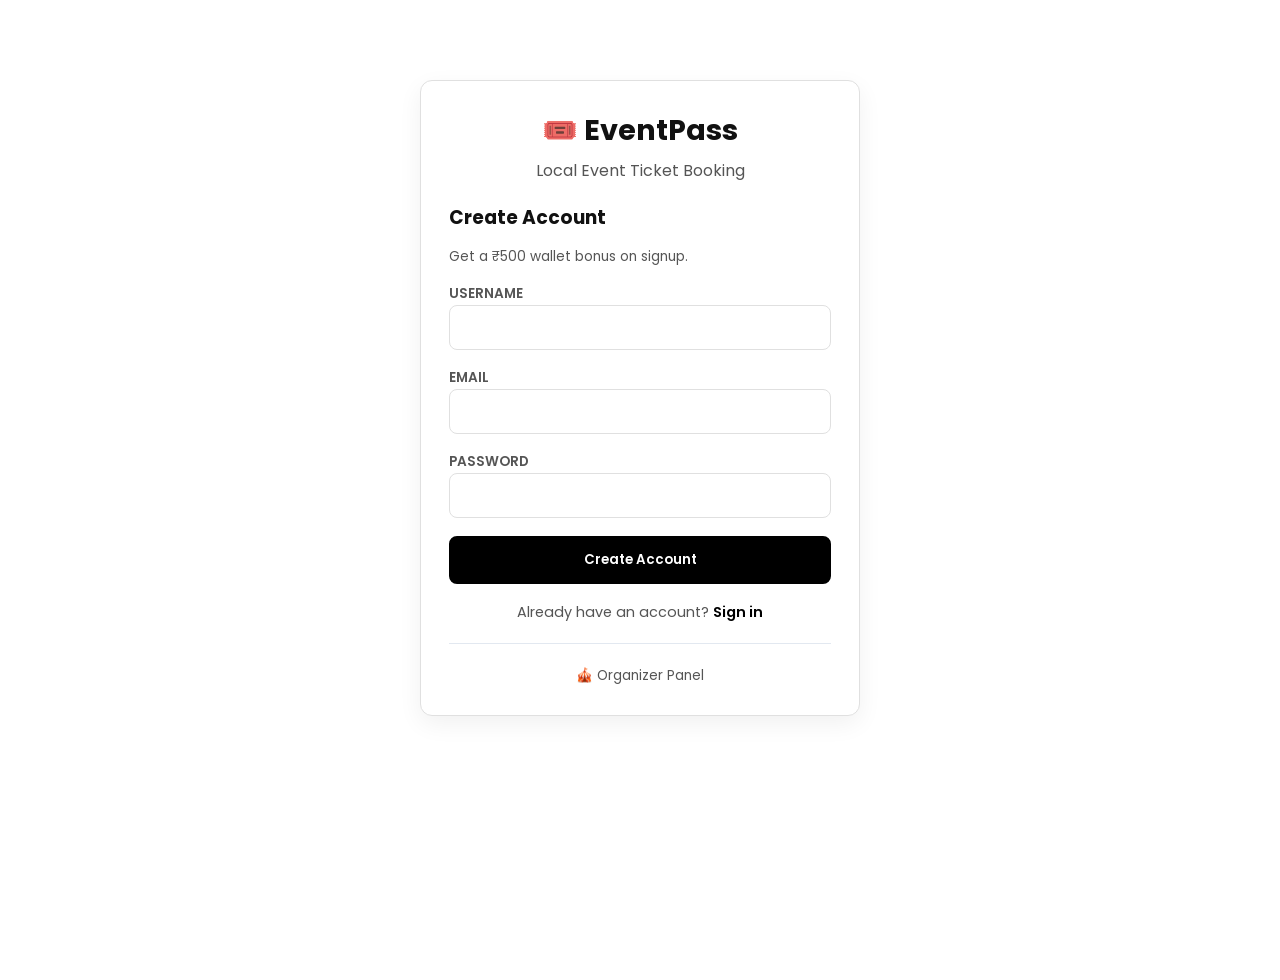
==== rapidrail/src/main/resources/static/index.html @ 92e6fb70 "EventPass: migrate movie booking to local event ticketing with QR check-in - Replace Movie/Cinema/Sh" ====
<!DOCTYPE html>
<html lang="en">
<head>
    <meta charset="UTF-8">
    <meta name="viewport" content="width=device-width, initial-scale=1.0">
    <title>EventPass - Local Event Tickets</title>
    <link href="https://fonts.googleapis.com/css2?family=Poppins:wght@300;400;600;700&display=swap" rel="stylesheet">
    <link rel="stylesheet" href="css/style.css">
</head>
<body>
    <div class="card" style="max-width:440px;margin:80px auto;">
        <div style="text-align:center;margin-bottom:20px;">
            <h1 style="margin:0;font-size:1.8rem;">🎟️ EventPass</h1>
            <p class="text-muted" style="margin:6px 0 0 0;">Local Event Ticket Booking</p>
        </div>

        <div id="registerSection">
            <h3 style="margin-top:0;">Create Account</h3>
            <p style="color:var(--text-muted);font-size:0.85rem;margin-top:-4px;">Get a ₹500 wallet bonus on signup.</p>
            <form id="registerForm">
                <div style="margin-bottom:14px;">
                    <label class="text-muted" style="font-size:0.85rem;font-weight:600;">USERNAME</label>
                    <input type="text" id="regUser" class="form-control" required>
                </div>
                <div style="margin-bottom:14px;">
                    <label class="text-muted" style="font-size:0.85rem;font-weight:600;">EMAIL</label>
                    <input type="email" id="regEmail" class="form-control" required>
                </div>
                <div style="margin-bottom:18px;">
                    <label class="text-muted" style="font-size:0.85rem;font-weight:600;">PASSWORD</label>
                    <input type="password" id="regPass" class="form-control" required>
                </div>
                <button type="submit" class="btn-primary-custom" style="width:100%;">Create Account</button>
            </form>
            <p style="text-align:center;margin-top:18px;color:var(--text-muted);font-size:0.9rem;">
                Already have an account? <a href="#" onclick="toggleAuth();return false;" style="color:var(--primary);font-weight:600;text-decoration:none;">Sign in</a>
            </p>
        </div>

        <div id="loginSection" style="display:none;">
            <h3 style="margin-top:0;">Sign In</h3>
            <form id="loginForm">
                <div style="margin-bottom:14px;">
                    <label class="text-muted" style="font-size:0.85rem;font-weight:600;">USERNAME</label>
                    <input type="text" id="loginUser" class="form-control" required>
                </div>
                <div style="margin-bottom:18px;">
                    <label class="text-muted" style="font-size:0.85rem;font-weight:600;">PASSWORD</label>
                    <input type="password" id="loginPass" class="form-control" required>
                </div>
                <button type="submit" class="btn-primary-custom" style="width:100%;">Sign In</button>
            </form>
            <p style="text-align:center;margin-top:18px;color:var(--text-muted);font-size:0.9rem;">
                No account? <a href="#" onclick="toggleAuth();return false;" style="color:var(--primary);font-weight:600;text-decoration:none;">Create one</a>
            </p>
        </div>

        <div style="text-align:center;margin-top:20px;padding-top:18px;border-top:1px solid #e2e8f0;">
            <a href="organizer.html" style="color:var(--text-muted);font-size:0.85rem;text-decoration:none;">🎪 Organizer Panel</a>
        </div>
    </div>

    <script src="js/common.js"></script>
    <script src="js/auth.js"></script>
</body>
</html>
---- rapidrail/src/main/resources/static/css/style.css ----
/* ----------------------------------------------
   EventPass – Minimalist Black & White Theme
   (same class names, new skin)
---------------------------------------------- */
:root {
    --primary: #000000;
    --primary-hover: #333333;
    --bg: #ffffff;
    --card-bg: #ffffff;
    --text-dark: #111111;
    --text-muted: #555555;
    --shadow: 0 8px 24px rgba(0, 0, 0, 0.06);
    --radius: 12px;
    --border-color: #e0e0e0;
}

* {
    box-sizing: border-box;
}

body {
    font-family: 'Poppins', -apple-system, BlinkMacSystemFont, 'Segoe UI', Roboto, Helvetica, Arial, sans-serif;
    background: var(--bg);
    color: var(--text-dark);
    min-height: 100vh;
    margin: 0;
    padding: 0;
}

/* ---------- Navbar ---------- */
.navbar-custom {
    background: #000000;
    padding: 1rem 2rem;
    box-shadow: 0 2px 8px rgba(0, 0, 0, 0.08);
}

.navbar-brand {
    font-weight: 700;
    font-size: 1.4rem;
    color: white !important;
    text-decoration: none;
}

/* ---------- Cards ---------- */
.card {
    background: var(--card-bg);
    border-radius: var(--radius);
    box-shadow: var(--shadow);
    padding: 28px;
    margin-bottom: 20px;
    border: 1px solid var(--border-color);
}

/* ---------- Buttons ---------- */
.btn-primary-custom {
    background: var(--primary);
    border: 2px solid var(--primary);
    color: white;
    padding: 12px 24px;
    border-radius: 8px;
    font-weight: 600;
    cursor: pointer;
    transition: all 0.2s ease;
    font-family: inherit;
}

.btn-primary-custom:hover {
    background: white;
    color: var(--primary);
    border-color: var(--primary);
    transform: translateY(-1px);
}

.btn-primary-custom:disabled {
    opacity: 0.5;
    cursor: not-allowed;
    background: var(--primary);
    color: white;
}

.btn-secondary-custom {
    background: transparent;
    border: 2px solid var(--primary);
    color: var(--primary);
    padding: 10px 18px;
    border-radius: 8px;
    font-weight: 600;
    cursor: pointer;
    transition: all 0.2s ease;
    font-family: inherit;
}

.btn-secondary-custom:hover {
    background: var(--primary);
    color: white;
}

.btn-danger-custom {
    background: #b91c1c;
    border: 2px solid #b91c1c;
    color: white;
    padding: 8px 14px;
    border-radius: 6px;
    font-weight: 600;
    cursor: pointer;
    transition: all 0.2s ease;
}

.btn-danger-custom:hover {
    background: white;
    color: #b91c1c;
}

/* ---------- Form elements ---------- */
.form-control,
.form-select {
    padding: 10px 14px;
    border-radius: 8px;
    border: 1px solid var(--border-color);
    font-size: 0.95rem;
    width: 100%;
    background: white;
    color: var(--text-dark);
    font-family: inherit;
}

.form-control:focus,
.form-select:focus {
    outline: none;
    border-color: var(--primary);
    box-shadow: 0 0 0 3px rgba(0, 0, 0, 0.08);
}

/* ---------- Event cards ---------- */
.event-card {
    background: white;
    border-radius: var(--radius);
    box-shadow: var(--shadow);
    border: 1px solid var(--border-color);
    overflow: hidden;
    transition: transform 0.2s;
    cursor: pointer;
    height: 100%;
    display: flex;
    flex-direction: column;
}

.event-card:hover {
    transform: translateY(-4px);
    box-shadow: 0 12px 30px rgba(0, 0, 0, 0.1);
}

.event-card .poster {
    width: 100%;
    height: 200px;
    background: #f5f5f5;
    color: #111;
    display: flex;
    align-items: center;
    justify-content: center;
    font-size: 3rem;
    font-weight: 700;
    letter-spacing: 4px;
    border-bottom: 1px solid var(--border-color);
}

.event-card .body {
    padding: 18px;
    flex: 1;
    display: flex;
    flex-direction: column;
}

.event-card h5 {
    margin: 0 0 6px 0;
    font-size: 1.05rem;
    font-weight: 600;
}

.event-card .meta {
    color: var(--text-muted);
    font-size: 0.85rem;
    margin-bottom: 10px;
}

.event-card .price {
    font-weight: 700;
    color: var(--primary);
    margin-top: auto;
}

/* ---------- Badges ---------- */
.badge-genre {
    display: inline-block;
    background: #f0f0f0;
    color: #333;
    padding: 3px 10px;
    border-radius: 12px;
    font-size: 0.75rem;
    font-weight: 600;
    margin-right: 5px;
}

/* ---------- Tables ---------- */
table {
    width: 100%;
    border-collapse: collapse;
}

table th,
table td {
    text-align: left;
    padding: 10px 12px;
    border-bottom: 1px solid var(--border-color);
}

table th {
    font-weight: 600;
    color: var(--text-muted);
    font-size: 0.85rem;
    text-transform: uppercase;
    letter-spacing: 0.5px;
}

/* ---------- Alerts ---------- */
.alert {
    padding: 12px 18px;
    border-radius: 8px;
    margin-bottom: 16px;
}

.alert-success {
    background: #e8f5e9;
    color: #2e7d32;
    border-left: 4px solid #2e7d32;
}

.alert-danger {
    background: #ffebee;
    color: #b71c1c;
    border-left: 4px solid #b71c1c;
}

.alert-info {
    background: #f5f5f5;
    color: #333;
    border-left: 4px solid #666;
}

/* ---------- QR image ---------- */
.qr-image {
    width: 180px;
    height: 180px;
    border: 2px solid var(--border-color);
    box-shadow: var(--shadow);
    border-radius: 8px;
}

/* ---------- Utilities ---------- */
.text-muted {
    color: var(--text-muted);
}

.text-white {
    color: white;
}

/* ---------- Wallet pill (navbar) ---------- */
.wallet-pill {
    background: #fff;
    color: #000;
    padding: 8px 16px;
    border-radius: 50px;
    font-weight: 600;
    border: 1px solid #000;
}

/* ---------- Modal ---------- */
.modal-overlay {
    display: none;
    position: fixed;
    inset: 0;
    background: rgba(0, 0, 0, 0.5);
    z-index: 1000;
    align-items: center;
    justify-content: center;
}

.modal-overlay.show {
    display: flex;
}

.modal-content {
    background: white;
    border-radius: var(--radius);
    padding: 30px;
    max-width: 500px;
    width: 90%;
    max-height: 90vh;
    overflow-y: auto;
    border: 1px solid var(--border-color);
    box-shadow: 0 20px 50px rgba(0, 0, 0, 0.15);
}

/* ---------- Tab bar ---------- */
.tab-bar {
    display: flex;
    gap: 0;
    border-bottom: 2px solid var(--border-color);
    margin-bottom: 20px;
}

.tab-bar button {
    background: transparent;
    border: none;
    padding: 10px 20px;
    font-weight: 600;
    color: var(--text-muted);
    cursor: pointer;
    border-bottom: 3px solid transparent;
    margin-bottom: -2px;
    transition: all 0.2s;
    font-family: inherit;
}

.tab-bar button.active {
    color: var(--primary);
    border-bottom-color: var(--primary);
}

/* ---------- Admin PIN overlay (already black/white friendly) ---------- */
.pin-overlay {
    position: fixed;
    inset: 0;
    background: rgba(0, 0, 0, 0.95);
    z-index: 100;
    display: flex;
    align-items: center;
    justify-content: center;
}

.pin-card {
    background: white;
    padding: 40px;
    border-radius: var(--radius);
    max-width: 360px;
    width: 90%;
    text-align: center;
    box-shadow: 0 10px 30px rgba(0, 0, 0, 0.2);
}
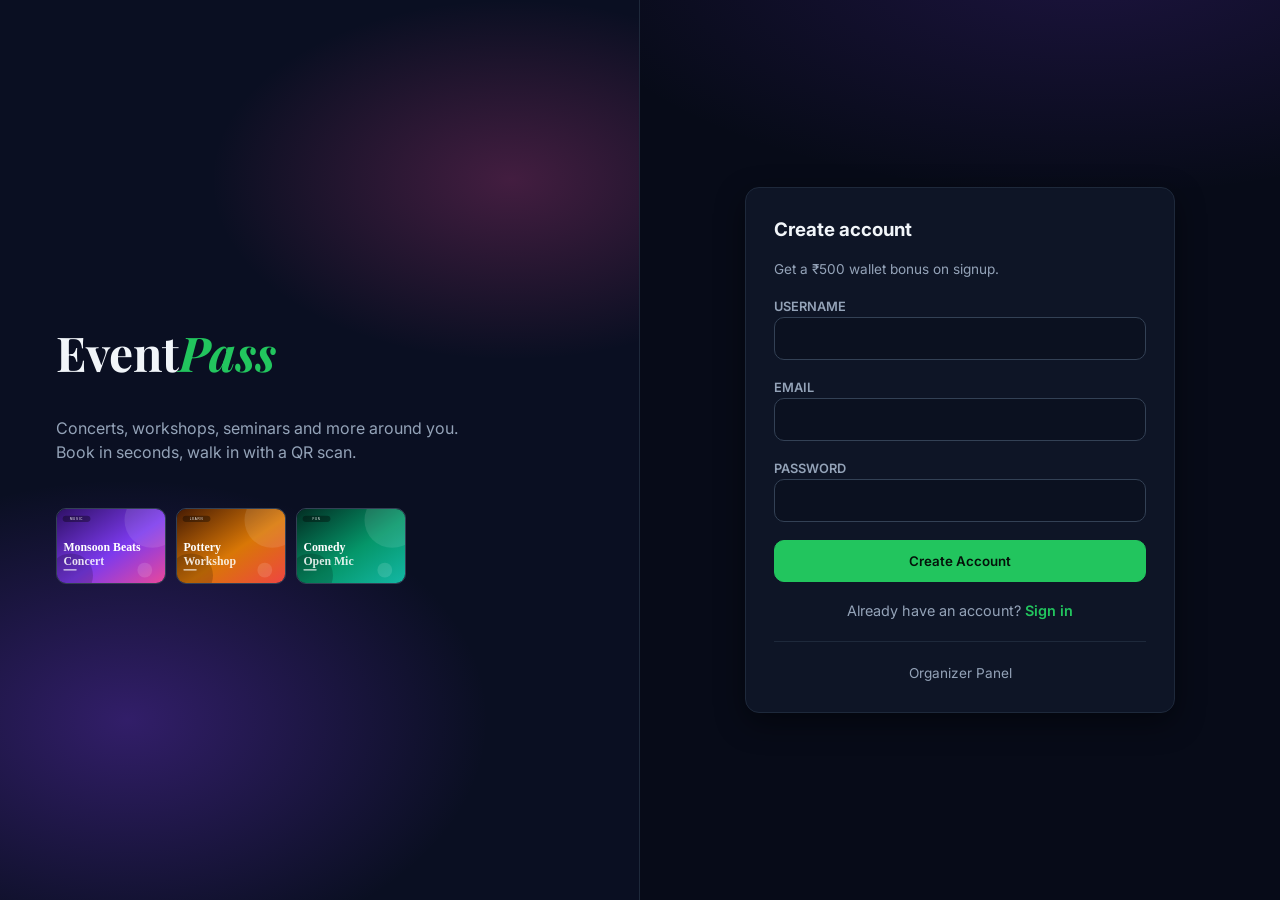
==== commit ee7a0d7b: "Event images + dark vibrant UI + Razorpay fixes - Event.imageUrl with 12 local SVG posters, organize" ====
--- a/rapidrail/src/main/resources/static/index.html
+++ b/rapidrail/src/main/resources/static/index.html
@@ -4,59 +4,67 @@
     <meta charset="UTF-8">
     <meta name="viewport" content="width=device-width, initial-scale=1.0">
     <title>EventPass - Local Event Tickets</title>
-    <link href="https://fonts.googleapis.com/css2?family=Poppins:wght@300;400;600;700&display=swap" rel="stylesheet">
+    <link href="https://fonts.googleapis.com/css2?family=Inter:wght@400;500;600;700;800&family=Playfair+Display:ital,wght@0,700;1,700&display=swap" rel="stylesheet">
     <link rel="stylesheet" href="css/style.css">
 </head>
 <body>
-    <div class="card" style="max-width:440px;margin:80px auto;">
-        <div style="text-align:center;margin-bottom:20px;">
-            <h1 style="margin:0;font-size:1.8rem;">🎟️ EventPass</h1>
-            <p class="text-muted" style="margin:6px 0 0 0;">Local Event Ticket Booking</p>
+    <div class="auth-wrap">
+        <div class="auth-hero">
+            <h1>Event<em>Pass</em></h1>
+            <p>Concerts, workshops, seminars and more around you. Book in seconds, walk in with a QR scan.</p>
+            <div class="poster-row">
+                <img src="img/posters/monsoon-beats.svg" alt="Concert poster">
+                <img src="img/posters/pottery-workshop.svg" alt="Workshop poster">
+                <img src="img/posters/comedy-open-mic.svg" alt="Comedy poster">
+            </div>
         </div>
+        <div class="auth-form">
+            <div class="card">
+                <div id="registerSection">
+                    <h3 style="margin-top:0;">Create account</h3>
+                    <p class="text-muted" style="font-size:0.85rem;margin-top:-4px;">Get a ₹500 wallet bonus on signup.</p>
+                    <form id="registerForm">
+                        <div style="margin-bottom:14px;">
+                            <label class="text-muted" style="font-size:0.8rem;font-weight:600;">USERNAME</label>
+                            <input type="text" id="regUser" class="form-control" required autocomplete="username">
+                        </div>
+                        <div style="margin-bottom:14px;">
+                            <label class="text-muted" style="font-size:0.8rem;font-weight:600;">EMAIL</label>
+                            <input type="email" id="regEmail" class="form-control" required autocomplete="email">
+                        </div>
+                        <div style="margin-bottom:18px;">
+                            <label class="text-muted" style="font-size:0.8rem;font-weight:600;">PASSWORD</label>
+                            <input type="password" id="regPass" class="form-control" required autocomplete="new-password">
+                        </div>
+                        <button type="submit" class="btn-primary-custom" style="width:100%;">Create Account</button>
+                    </form>
+                    <p style="text-align:center;margin-top:18px;color:var(--muted);font-size:0.9rem;">
+                        Already have an account? <a href="#" onclick="toggleAuth();return false;" style="color:var(--accent);font-weight:600;text-decoration:none;">Sign in</a>
+                    </p>
+                </div>
 
-        <div id="registerSection">
-            <h3 style="margin-top:0;">Create Account</h3>
-            <p style="color:var(--text-muted);font-size:0.85rem;margin-top:-4px;">Get a ₹500 wallet bonus on signup.</p>
-            <form id="registerForm">
-                <div style="margin-bottom:14px;">
-                    <label class="text-muted" style="font-size:0.85rem;font-weight:600;">USERNAME</label>
-                    <input type="text" id="regUser" class="form-control" required>
+                <div id="loginSection" style="display:none;">
+                    <h3 style="margin-top:0;">Sign in</h3>
+                    <form id="loginForm">
+                        <div style="margin-bottom:14px;">
+                            <label class="text-muted" style="font-size:0.8rem;font-weight:600;">USERNAME</label>
+                            <input type="text" id="loginUser" class="form-control" required autocomplete="username">
+                        </div>
+                        <div style="margin-bottom:18px;">
+                            <label class="text-muted" style="font-size:0.8rem;font-weight:600;">PASSWORD</label>
+                            <input type="password" id="loginPass" class="form-control" required autocomplete="current-password">
+                        </div>
+                        <button type="submit" class="btn-primary-custom" style="width:100%;">Sign In</button>
+                    </form>
+                    <p style="text-align:center;margin-top:18px;color:var(--muted);font-size:0.9rem;">
+                        No account? <a href="#" onclick="toggleAuth();return false;" style="color:var(--accent);font-weight:600;text-decoration:none;">Create one</a>
+                    </p>
                 </div>
-                <div style="margin-bottom:14px;">
-                    <label class="text-muted" style="font-size:0.85rem;font-weight:600;">EMAIL</label>
-                    <input type="email" id="regEmail" class="form-control" required>
+
+                <div style="text-align:center;margin-top:20px;padding-top:18px;border-top:1px solid var(--border);">
+                    <a href="organizer.html" style="color:var(--muted);font-size:0.85rem;text-decoration:none;">Organizer Panel</a>
                 </div>
-                <div style="margin-bottom:18px;">
-                    <label class="text-muted" style="font-size:0.85rem;font-weight:600;">PASSWORD</label>
-                    <input type="password" id="regPass" class="form-control" required>
-                </div>
-                <button type="submit" class="btn-primary-custom" style="width:100%;">Create Account</button>
-            </form>
-            <p style="text-align:center;margin-top:18px;color:var(--text-muted);font-size:0.9rem;">
-                Already have an account? <a href="#" onclick="toggleAuth();return false;" style="color:var(--primary);font-weight:600;text-decoration:none;">Sign in</a>
-            </p>
-        </div>
-
-        <div id="loginSection" style="display:none;">
-            <h3 style="margin-top:0;">Sign In</h3>
-            <form id="loginForm">
-                <div style="margin-bottom:14px;">
-                    <label class="text-muted" style="font-size:0.85rem;font-weight:600;">USERNAME</label>
-                    <input type="text" id="loginUser" class="form-control" required>
-                </div>
-                <div style="margin-bottom:18px;">
-                    <label class="text-muted" style="font-size:0.85rem;font-weight:600;">PASSWORD</label>
-                    <input type="password" id="loginPass" class="form-control" required>
-                </div>
-                <button type="submit" class="btn-primary-custom" style="width:100%;">Sign In</button>
-            </form>
-            <p style="text-align:center;margin-top:18px;color:var(--text-muted);font-size:0.9rem;">
-                No account? <a href="#" onclick="toggleAuth();return false;" style="color:var(--primary);font-weight:600;text-decoration:none;">Create one</a>
-            </p>
-        </div>
-
-        <div style="text-align:center;margin-top:20px;padding-top:18px;border-top:1px solid #e2e8f0;">
-            <a href="organizer.html" style="color:var(--text-muted);font-size:0.85rem;text-decoration:none;">🎪 Organizer Panel</a>
+            </div>
         </div>
     </div>
 
--- a/rapidrail/src/main/resources/static/css/style.css
+++ b/rapidrail/src/main/resources/static/css/style.css
@@ -1,144 +1,220 @@
 /* ----------------------------------------------
-   EventPass – Minimalist Black & White Theme
-   (same class names, new skin)
+   EventPass — Vibrant dark theme (ui-ux-pro-max)
+   Tokens: slate surfaces, green CTA, category hues.
+   8px rhythm, 200ms transitions, focus-visible rings.
 ---------------------------------------------- */
 :root {
-    --primary: #000000;
-    --primary-hover: #333333;
-    --bg: #ffffff;
-    --card-bg: #ffffff;
-    --text-dark: #111111;
-    --text-muted: #555555;
-    --shadow: 0 8px 24px rgba(0, 0, 0, 0.06);
-    --radius: 12px;
-    --border-color: #e0e0e0;
-}
-
-* {
-    box-sizing: border-box;
-}
+    --bg: #070b18;
+    --bg-soft: #0b1120;
+    --card: #0e1526;
+    --card-hover: #131c33;
+    --border: #1e293b;
+    --border-strong: #334155;
+    --text: #f1f5f9;
+    --muted: #94a3b8;
+    --accent: #22c55e;
+    --accent-hover: #16a34a;
+    --on-accent: #052e16;
+    --danger: #ef4444;
+    --danger-bg: rgba(239, 68, 68, 0.12);
+    --warn: #f59e0b;
+    --violet: #a78bfa;
+    --amber: #fbbf24;
+    --sky: #38bdf8;
+    --teal: #2dd4bf;
+    --shadow: 0 10px 30px rgba(0, 0, 0, 0.45);
+    --radius: 14px;
+    --font-ui: 'Inter', -apple-system, 'Segoe UI', Roboto, sans-serif;
+    --font-display: 'Playfair Display', Georgia, serif;
+}
+
+* { box-sizing: border-box; }
 
 body {
-    font-family: 'Poppins', -apple-system, BlinkMacSystemFont, 'Segoe UI', Roboto, Helvetica, Arial, sans-serif;
-    background: var(--bg);
-    color: var(--text-dark);
+    font-family: var(--font-ui);
+    background:
+        radial-gradient(900px 400px at 85% -5%, rgba(124, 58, 237, 0.18), transparent 60%),
+        radial-gradient(700px 380px at 5% 0%, rgba(34, 197, 94, 0.08), transparent 60%),
+        var(--bg);
+    color: var(--text);
     min-height: 100vh;
     margin: 0;
     padding: 0;
+    line-height: 1.5;
+}
+
+::selection { background: rgba(34, 197, 94, 0.35); }
+
+/* ---------- Focus visibility (keyboard) ---------- */
+a:focus-visible, button:focus-visible, input:focus-visible,
+select:focus-visible, textarea:focus-visible {
+    outline: 2px solid var(--accent);
+    outline-offset: 2px;
 }
 
 /* ---------- Navbar ---------- */
 .navbar-custom {
-    background: #000000;
-    padding: 1rem 2rem;
-    box-shadow: 0 2px 8px rgba(0, 0, 0, 0.08);
+    position: sticky;
+    top: 0;
+    z-index: 50;
+    background: rgba(7, 11, 24, 0.9);
+    backdrop-filter: blur(10px);
+    border-bottom: 1px solid var(--border);
+    padding: 0.8rem 1.5rem;
 }
 
 .navbar-brand {
-    font-weight: 700;
-    font-size: 1.4rem;
-    color: white !important;
+    font-family: var(--font-display);
+    font-style: italic;
+    font-weight: 700;
+    font-size: 1.5rem;
+    color: var(--text);
     text-decoration: none;
-}
+    display: inline-flex;
+    align-items: center;
+    gap: 8px;
+}
+
+.navbar-brand svg { width: 26px; height: 26px; stroke: var(--accent); }
+
+.nav-actions { display: flex; align-items: center; gap: 12px; flex-wrap: wrap; }
+
+/* ---------- Hero ---------- */
+.hero {
+    position: relative;
+    overflow: hidden;
+    border: 1px solid var(--border);
+    border-radius: var(--radius);
+    padding: 48px 32px;
+    margin-bottom: 32px;
+    background:
+        radial-gradient(500px 260px at 90% 10%, rgba(236, 72, 153, 0.22), transparent 60%),
+        radial-gradient(600px 300px at 10% 90%, rgba(124, 58, 237, 0.28), transparent 60%),
+        var(--bg-soft);
+}
+
+.hero h1 {
+    font-family: var(--font-display);
+    font-size: 2.4rem;
+    line-height: 1.15;
+    margin: 0 0 8px 0;
+    font-weight: 700;
+}
+
+.hero h1 em { color: var(--accent); font-style: italic; }
+
+.hero p { color: var(--muted); margin: 0 0 20px 0; max-width: 560px; }
+
+.hero-search { display: flex; gap: 10px; max-width: 520px; }
+
+.hero-search input { flex: 1; }
 
 /* ---------- Cards ---------- */
 .card {
-    background: var(--card-bg);
+    background: var(--card);
     border-radius: var(--radius);
     box-shadow: var(--shadow);
     padding: 28px;
     margin-bottom: 20px;
-    border: 1px solid var(--border-color);
+    border: 1px solid var(--border);
 }
 
 /* ---------- Buttons ---------- */
+.btn-primary-custom, .btn-secondary-custom, .btn-danger-custom {
+    display: inline-flex;
+    align-items: center;
+    gap: 8px;
+    justify-content: center;
+    font-family: inherit;
+    font-weight: 600;
+    border-radius: 10px;
+    cursor: pointer;
+    transition: background 0.2s ease, color 0.2s ease, transform 0.2s ease, border-color 0.2s ease;
+}
+
+.btn-primary-custom svg, .btn-secondary-custom svg, .btn-danger-custom svg {
+    width: 16px; height: 16px;
+}
+
 .btn-primary-custom {
-    background: var(--primary);
-    border: 2px solid var(--primary);
-    color: white;
+    background: var(--accent);
+    border: 1px solid var(--accent);
+    color: #04120a;
     padding: 12px 24px;
-    border-radius: 8px;
+}
+
+.btn-primary-custom:hover { background: var(--accent-hover); border-color: var(--accent-hover); transform: translateY(-1px); }
+.btn-primary-custom:active { transform: translateY(0); }
+.btn-primary-custom:disabled { opacity: 0.5; cursor: not-allowed; transform: none; }
+
+.btn-secondary-custom {
+    background: transparent;
+    border: 1px solid var(--border-strong);
+    color: var(--text);
+    padding: 10px 18px;
+}
+
+.btn-secondary-custom:hover { border-color: var(--accent); color: var(--accent); }
+
+.btn-danger-custom {
+    background: var(--danger-bg);
+    border: 1px solid rgba(239, 68, 68, 0.5);
+    color: #fca5a5;
+    padding: 8px 14px;
+}
+
+.btn-danger-custom:hover { background: var(--danger); border-color: var(--danger); color: #fff; }
+
+/* Pills (category filters) */
+.pill {
+    border: 1px solid var(--border-strong);
+    background: var(--card);
+    color: var(--muted);
+    border-radius: 999px;
+    padding: 7px 16px;
+    font-size: 0.85rem;
     font-weight: 600;
     cursor: pointer;
     transition: all 0.2s ease;
     font-family: inherit;
 }
 
-.btn-primary-custom:hover {
-    background: white;
-    color: var(--primary);
-    border-color: var(--primary);
-    transform: translateY(-1px);
-}
-
-.btn-primary-custom:disabled {
-    opacity: 0.5;
-    cursor: not-allowed;
-    background: var(--primary);
-    color: white;
-}
-
-.btn-secondary-custom {
-    background: transparent;
-    border: 2px solid var(--primary);
-    color: var(--primary);
-    padding: 10px 18px;
-    border-radius: 8px;
-    font-weight: 600;
-    cursor: pointer;
-    transition: all 0.2s ease;
-    font-family: inherit;
-}
-
-.btn-secondary-custom:hover {
-    background: var(--primary);
-    color: white;
-}
-
-.btn-danger-custom {
-    background: #b91c1c;
-    border: 2px solid #b91c1c;
-    color: white;
-    padding: 8px 14px;
-    border-radius: 6px;
-    font-weight: 600;
-    cursor: pointer;
-    transition: all 0.2s ease;
-}
-
-.btn-danger-custom:hover {
-    background: white;
-    color: #b91c1c;
-}
+.pill:hover { color: var(--text); border-color: var(--accent); }
+.pill.active { background: var(--accent); border-color: var(--accent); color: #04120a; }
 
 /* ---------- Form elements ---------- */
-.form-control,
-.form-select {
-    padding: 10px 14px;
-    border-radius: 8px;
-    border: 1px solid var(--border-color);
+.form-control, .form-select {
+    padding: 11px 14px;
+    border-radius: 10px;
+    border: 1px solid var(--border-strong);
     font-size: 0.95rem;
     width: 100%;
-    background: white;
-    color: var(--text-dark);
+    background: var(--bg-soft);
+    color: var(--text);
     font-family: inherit;
-}
-
-.form-control:focus,
-.form-select:focus {
+    transition: border-color 0.2s ease, box-shadow 0.2s ease;
+}
+
+.form-control::placeholder { color: #64748b; }
+
+.form-control:focus, .form-select:focus {
     outline: none;
-    border-color: var(--primary);
-    box-shadow: 0 0 0 3px rgba(0, 0, 0, 0.08);
-}
+    border-color: var(--accent);
+    box-shadow: 0 0 0 3px rgba(34, 197, 94, 0.18);
+}
+
+.form-select option { background: var(--bg-soft); }
+textarea.form-control { resize: vertical; min-height: 70px; }
 
 /* ---------- Event cards ---------- */
+.event-grid { display: grid; grid-template-columns: repeat(auto-fill, minmax(260px, 1fr)); gap: 20px; }
+
 .event-card {
-    background: white;
+    background: var(--card);
     border-radius: var(--radius);
-    box-shadow: var(--shadow);
-    border: 1px solid var(--border-color);
+    border: 1px solid var(--border);
     overflow: hidden;
-    transition: transform 0.2s;
+    transition: transform 0.2s ease, border-color 0.2s ease, box-shadow 0.2s ease;
     cursor: pointer;
     height: 100%;
     display: flex;
@@ -147,204 +223,256 @@
 
 .event-card:hover {
     transform: translateY(-4px);
-    box-shadow: 0 12px 30px rgba(0, 0, 0, 0.1);
+    border-color: rgba(34, 197, 94, 0.5);
+    box-shadow: 0 16px 40px rgba(0, 0, 0, 0.5);
 }
 
 .event-card .poster {
+    position: relative;
     width: 100%;
-    height: 200px;
-    background: #f5f5f5;
-    color: #111;
+    aspect-ratio: 3 / 2;
+    background: linear-gradient(135deg, #1e1b4b, #7c3aed 60%, #ec4899);
     display: flex;
     align-items: center;
     justify-content: center;
-    font-size: 3rem;
-    font-weight: 700;
-    letter-spacing: 4px;
-    border-bottom: 1px solid var(--border-color);
-}
-
-.event-card .body {
-    padding: 18px;
-    flex: 1;
-    display: flex;
-    flex-direction: column;
-}
-
-.event-card h5 {
-    margin: 0 0 6px 0;
-    font-size: 1.05rem;
-    font-weight: 600;
-}
-
-.event-card .meta {
-    color: var(--text-muted);
-    font-size: 0.85rem;
-    margin-bottom: 10px;
-}
-
-.event-card .price {
-    font-weight: 700;
-    color: var(--primary);
-    margin-top: auto;
-}
+    overflow: hidden;
+}
+
+.event-card .poster-letter {
+    font-family: var(--font-display);
+    font-size: 3.2rem;
+    font-weight: 700;
+    color: rgba(255, 255, 255, 0.9);
+}
+
+.event-card .poster img {
+    position: absolute;
+    inset: 0;
+    width: 100%;
+    height: 100%;
+    object-fit: cover;
+}
+
+.event-card .body { padding: 18px; flex: 1; display: flex; flex-direction: column; gap: 6px; }
+
+.event-card h5 { margin: 0; font-size: 1.05rem; font-weight: 700; }
+
+.event-card .meta { color: var(--muted); font-size: 0.85rem; display: flex; align-items: center; gap: 6px; flex-wrap: wrap; }
+.event-card .meta svg { width: 14px; height: 14px; stroke: var(--muted); flex-shrink: 0; }
+
+.event-card .price { font-weight: 800; font-size: 1.05rem; color: var(--accent); margin-top: auto; padding-top: 6px; }
+
+.seat-note { font-size: 0.85rem; font-weight: 600; }
+.seat-note.ok { color: var(--accent); }
+.seat-note.low { color: var(--warn); }
+.seat-note.out { color: var(--danger); }
 
 /* ---------- Badges ---------- */
 .badge-genre {
-    display: inline-block;
-    background: #f0f0f0;
-    color: #333;
-    padding: 3px 10px;
-    border-radius: 12px;
+    display: inline-flex;
+    align-items: center;
+    padding: 3px 12px;
+    border-radius: 999px;
+    font-size: 0.72rem;
+    font-weight: 700;
+    letter-spacing: 0.4px;
+    text-transform: uppercase;
+}
+
+.badge-Concert { background: rgba(167, 139, 250, 0.15); color: var(--violet); border: 1px solid rgba(167, 139, 250, 0.4); }
+.badge-Workshop { background: rgba(251, 191, 36, 0.12); color: var(--amber); border: 1px solid rgba(251, 191, 36, 0.4); }
+.badge-Seminar { background: rgba(56, 189, 248, 0.12); color: var(--sky); border: 1px solid rgba(56, 189, 248, 0.4); }
+.badge-Other { background: rgba(45, 212, 191, 0.12); color: var(--teal); border: 1px solid rgba(45, 212, 191, 0.4); }
+
+.badge-status { display: inline-block; padding: 3px 12px; border-radius: 999px; font-size: 0.75rem; font-weight: 700; }
+.badge-status.ok { background: rgba(34, 197, 94, 0.15); color: var(--accent); }
+.badge-status.bad { background: var(--danger-bg); color: #fca5a5; }
+
+/* ---------- Tables ---------- */
+table { width: 100%; border-collapse: collapse; }
+
+table th, table td { text-align: left; padding: 11px 12px; border-bottom: 1px solid var(--border); }
+
+table th {
+    font-weight: 700;
+    color: var(--muted);
     font-size: 0.75rem;
-    font-weight: 600;
-    margin-right: 5px;
-}
-
-/* ---------- Tables ---------- */
-table {
-    width: 100%;
-    border-collapse: collapse;
-}
-
-table th,
-table td {
-    text-align: left;
-    padding: 10px 12px;
-    border-bottom: 1px solid var(--border-color);
-}
-
-table th {
-    font-weight: 600;
-    color: var(--text-muted);
-    font-size: 0.85rem;
     text-transform: uppercase;
-    letter-spacing: 0.5px;
-}
-
-/* ---------- Alerts ---------- */
-.alert {
-    padding: 12px 18px;
-    border-radius: 8px;
-    margin-bottom: 16px;
-}
-
-.alert-success {
-    background: #e8f5e9;
-    color: #2e7d32;
-    border-left: 4px solid #2e7d32;
-}
-
-.alert-danger {
-    background: #ffebee;
-    color: #b71c1c;
-    border-left: 4px solid #b71c1c;
-}
-
-.alert-info {
-    background: #f5f5f5;
-    color: #333;
-    border-left: 4px solid #666;
-}
+    letter-spacing: 0.6px;
+}
+
+table tbody tr { transition: background 0.15s ease; }
+table tbody tr:hover { background: rgba(148, 163, 184, 0.06); }
+table td code { color: var(--sky); }
+
+.table-wrap { overflow-x: auto; }
+
+/* ---------- Alerts / results ---------- */
+.alert { padding: 13px 18px; border-radius: 10px; margin-bottom: 16px; border: 1px solid transparent; }
+
+.alert-success { background: rgba(34, 197, 94, 0.12); color: #86efac; border-color: rgba(34, 197, 94, 0.4); }
+.alert-danger { background: var(--danger-bg); color: #fca5a5; border-color: rgba(239, 68, 68, 0.4); }
+.alert-info { background: rgba(56, 189, 248, 0.1); color: #7dd3fc; border-color: rgba(56, 189, 248, 0.35); }
+
+.result-valid { background: rgba(34, 197, 94, 0.12); color: #86efac; border-left: 4px solid var(--accent); }
+.result-used { background: rgba(245, 158, 11, 0.12); color: #fcd34d; border-left: 4px solid var(--warn); }
+.result-denied { background: var(--danger-bg); color: #fca5a5; border-left: 4px solid var(--danger); }
 
 /* ---------- QR image ---------- */
 .qr-image {
     width: 180px;
     height: 180px;
-    border: 2px solid var(--border-color);
-    box-shadow: var(--shadow);
-    border-radius: 8px;
+    border: 4px solid #fff;
+    border-radius: 10px;
+    background: #fff;
 }
 
 /* ---------- Utilities ---------- */
-.text-muted {
-    color: var(--text-muted);
-}
-
-.text-white {
-    color: white;
-}
+.text-muted { color: var(--muted); }
+.text-white { color: var(--text); }
 
 /* ---------- Wallet pill (navbar) ---------- */
 .wallet-pill {
-    background: #fff;
-    color: #000;
+    background: rgba(34, 197, 94, 0.12);
+    color: var(--accent);
+    border: 1px solid rgba(34, 197, 94, 0.45);
     padding: 8px 16px;
-    border-radius: 50px;
-    font-weight: 600;
-    border: 1px solid #000;
-}
+    border-radius: 999px;
+    font-weight: 700;
+    display: inline-flex;
+    align-items: center;
+    gap: 6px;
+}
+
+.wallet-pill svg { width: 15px; height: 15px; stroke: var(--accent); }
 
 /* ---------- Modal ---------- */
 .modal-overlay {
     display: none;
     position: fixed;
     inset: 0;
-    background: rgba(0, 0, 0, 0.5);
+    background: rgba(2, 6, 23, 0.75);
+    backdrop-filter: blur(4px);
     z-index: 1000;
     align-items: center;
     justify-content: center;
-}
-
-.modal-overlay.show {
-    display: flex;
-}
+    padding: 16px;
+}
+
+.modal-overlay.show { display: flex; }
 
 .modal-content {
-    background: white;
+    background: var(--card);
     border-radius: var(--radius);
     padding: 30px;
-    max-width: 500px;
-    width: 90%;
+    max-width: 520px;
+    width: 100%;
     max-height: 90vh;
     overflow-y: auto;
-    border: 1px solid var(--border-color);
-    box-shadow: 0 20px 50px rgba(0, 0, 0, 0.15);
+    border: 1px solid var(--border-strong);
+    box-shadow: 0 24px 60px rgba(0, 0, 0, 0.6);
 }
 
 /* ---------- Tab bar ---------- */
 .tab-bar {
     display: flex;
-    gap: 0;
-    border-bottom: 2px solid var(--border-color);
-    margin-bottom: 20px;
+    gap: 6px;
+    border-bottom: 1px solid var(--border);
+    margin-bottom: 24px;
+    overflow-x: auto;
 }
 
 .tab-bar button {
     background: transparent;
     border: none;
-    padding: 10px 20px;
+    padding: 12px 18px;
     font-weight: 600;
-    color: var(--text-muted);
+    font-size: 0.92rem;
+    color: var(--muted);
     cursor: pointer;
     border-bottom: 3px solid transparent;
-    margin-bottom: -2px;
-    transition: all 0.2s;
+    margin-bottom: -1px;
+    transition: color 0.2s ease, border-color 0.2s ease;
     font-family: inherit;
-}
-
-.tab-bar button.active {
-    color: var(--primary);
-    border-bottom-color: var(--primary);
-}
-
-/* ---------- Admin PIN overlay (already black/white friendly) ---------- */
+    display: inline-flex;
+    align-items: center;
+    gap: 8px;
+    white-space: nowrap;
+}
+
+.tab-bar button svg { width: 16px; height: 16px; }
+.tab-bar button:hover { color: var(--text); }
+.tab-bar button.active { color: var(--accent); border-bottom-color: var(--accent); }
+
+/* ---------- Recommended strip ---------- */
+.reco-strip { display: flex; gap: 16px; overflow-x: auto; padding-bottom: 10px; scroll-snap-type: x mandatory; }
+.reco-strip .event-card { min-width: 240px; max-width: 240px; scroll-snap-align: start; }
+.reco-strip .event-card .poster { aspect-ratio: 16 / 9; }
+
+/* ---------- Auth layout ---------- */
+.auth-wrap { display: grid; grid-template-columns: 1fr 1fr; min-height: 100vh; }
+.auth-hero {
+    display: flex;
+    flex-direction: column;
+    justify-content: center;
+    padding: 56px;
+    background:
+        radial-gradient(500px 300px at 80% 20%, rgba(236, 72, 153, 0.25), transparent 60%),
+        radial-gradient(600px 400px at 20% 80%, rgba(124, 58, 237, 0.35), transparent 60%),
+        #0a0f22;
+    border-right: 1px solid var(--border);
+}
+.auth-hero h1 { font-family: var(--font-display); font-size: 3rem; margin: 0 0 12px 0; }
+.auth-hero h1 em { color: var(--accent); }
+.auth-hero p { color: var(--muted); max-width: 420px; }
+.auth-hero .poster-row { display: flex; gap: 10px; margin-top: 28px; }
+.auth-hero .poster-row img { width: 110px; height: 76px; object-fit: cover; border-radius: 10px; border: 1px solid var(--border-strong); }
+.auth-form { display: flex; align-items: center; justify-content: center; padding: 32px; }
+.auth-form .card { width: 100%; max-width: 430px; margin: 0; }
+
+/* ---------- Organizer login overlay ---------- */
 .pin-overlay {
-    position: fixed;
-    inset: 0;
-    background: rgba(0, 0, 0, 0.95);
+    position: fixed; inset: 0;
+    background: rgba(2, 6, 23, 0.96);
     z-index: 100;
-    display: flex;
-    align-items: center;
-    justify-content: center;
+    display: flex; align-items: center; justify-content: center;
+    padding: 16px;
 }
 
 .pin-card {
-    background: white;
-    padding: 40px;
+    background: var(--card);
+    padding: 36px;
     border-radius: var(--radius);
-    max-width: 360px;
-    width: 90%;
+    max-width: 430px;
+    width: 100%;
+    max-height: 92vh;
+    overflow-y: auto;
     text-align: center;
-    box-shadow: 0 10px 30px rgba(0, 0, 0, 0.2);
-}+    border: 1px solid var(--border-strong);
+    box-shadow: var(--shadow);
+}
+
+/* ---------- Section titles ---------- */
+.section-title { margin: 0 0 12px 0; font-size: 1.25rem; font-weight: 800; display: flex; align-items: center; gap: 8px; }
+.section-title svg { width: 20px; height: 20px; stroke: var(--accent); }
+
+/* ---------- Responsive ---------- */
+@media (max-width: 900px) {
+    .auth-wrap { grid-template-columns: 1fr; }
+    .auth-hero { display: none; }
+    .hero { padding: 32px 20px; }
+    .hero h1 { font-size: 1.8rem; }
+}
+
+@media (max-width: 480px) {
+    .card { padding: 20px; }
+    .event-grid { grid-template-columns: 1fr; }
+    .hero-search { flex-direction: column; }
+    .nav-actions { gap: 8px; }
+}
+
+/* ---------- Reduced motion ---------- */
+@media (prefers-reduced-motion: reduce) {
+    *, *::before, *::after { transition: none !important; animation: none !important; }
+    .event-card:hover, .btn-primary-custom:hover { transform: none; }
+}
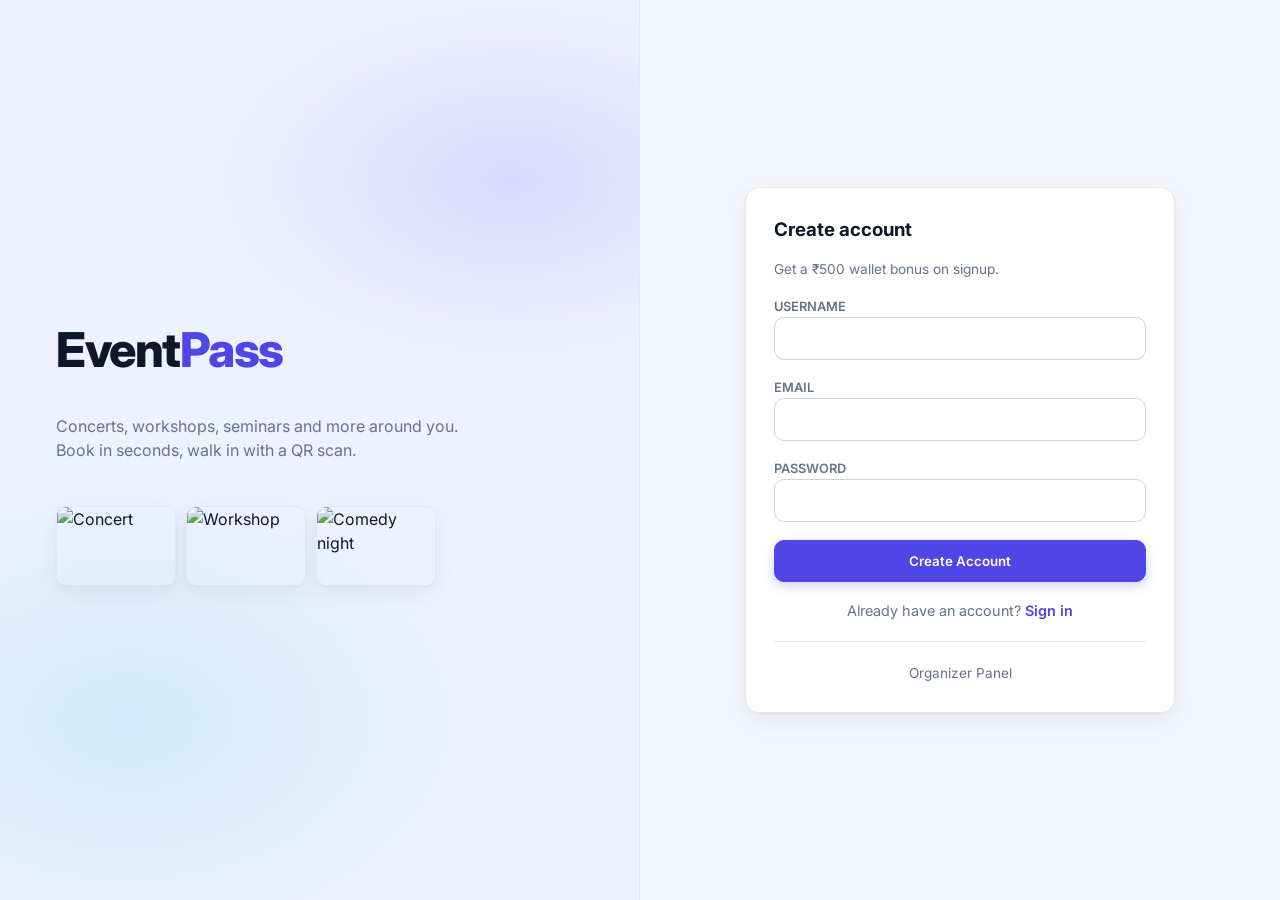
==== commit d85c4979: "Light sleek theme, real photo posters, Razorpay on by default - Light modern UI (white/indigo), repl" ====
--- a/rapidrail/src/main/resources/static/index.html
+++ b/rapidrail/src/main/resources/static/index.html
@@ -13,9 +13,9 @@
             <h1>Event<em>Pass</em></h1>
             <p>Concerts, workshops, seminars and more around you. Book in seconds, walk in with a QR scan.</p>
             <div class="poster-row">
-                <img src="img/posters/monsoon-beats.svg" alt="Concert poster">
-                <img src="img/posters/pottery-workshop.svg" alt="Workshop poster">
-                <img src="img/posters/comedy-open-mic.svg" alt="Comedy poster">
+                <img src="https://picsum.photos/seed/eventpass-monsoon-beats/300/200" alt="Concert" loading="lazy">
+                <img src="https://picsum.photos/seed/eventpass-pottery-workshop/300/200" alt="Workshop" loading="lazy">
+                <img src="https://picsum.photos/seed/eventpass-comedy-open-mic/300/200" alt="Comedy night" loading="lazy">
             </div>
         </div>
         <div class="auth-form">
--- a/rapidrail/src/main/resources/static/css/style.css
+++ b/rapidrail/src/main/resources/static/css/style.css
@@ -1,49 +1,56 @@
 /* ----------------------------------------------
-   EventPass — Vibrant dark theme (ui-ux-pro-max)
-   Tokens: slate surfaces, green CTA, category hues.
+   EventPass — Light, sleek, modern theme
+   White surfaces, slate text, indigo accent.
    8px rhythm, 200ms transitions, focus-visible rings.
 ---------------------------------------------- */
 :root {
-    --bg: #070b18;
-    --bg-soft: #0b1120;
-    --card: #0e1526;
-    --card-hover: #131c33;
-    --border: #1e293b;
-    --border-strong: #334155;
-    --text: #f1f5f9;
-    --muted: #94a3b8;
-    --accent: #22c55e;
-    --accent-hover: #16a34a;
-    --on-accent: #052e16;
-    --danger: #ef4444;
-    --danger-bg: rgba(239, 68, 68, 0.12);
-    --warn: #f59e0b;
-    --violet: #a78bfa;
-    --amber: #fbbf24;
-    --sky: #38bdf8;
-    --teal: #2dd4bf;
-    --shadow: 0 10px 30px rgba(0, 0, 0, 0.45);
+    --bg: #f4f6fb;
+    --bg-soft: #ffffff;
+    --card: #ffffff;
+    --card-hover: #ffffff;
+    --border: #e5e8f0;
+    --border-strong: #cbd2e1;
+    --text: #0f172a;
+    --muted: #64748b;
+    --accent: #4f46e5;
+    --accent-hover: #4338ca;
+    --on-accent: #ffffff;
+    --danger: #dc2626;
+    --danger-bg: #fef2f2;
+    --warn: #b45309;
+    --warn-bg: #fffbeb;
+    --ok-bg: #f0fdf4;
+    --violet: #6d28d9;
+    --amber: #b45309;
+    --sky: #0369a1;
+    --teal: #0f766e;
+    --shadow: 0 1px 2px rgba(15, 23, 42, 0.05), 0 8px 24px rgba(15, 23, 42, 0.06);
     --radius: 14px;
     --font-ui: 'Inter', -apple-system, 'Segoe UI', Roboto, sans-serif;
     --font-display: 'Playfair Display', Georgia, serif;
+    /* legacy aliases (old markup) */
+    --primary: var(--accent);
+    --primary-hover: var(--accent-hover);
+    --card-bg: var(--card);
+    --text-dark: var(--text);
+    --text-muted: var(--muted);
+    --border-color: var(--border);
 }
 
 * { box-sizing: border-box; }
 
 body {
     font-family: var(--font-ui);
-    background:
-        radial-gradient(900px 400px at 85% -5%, rgba(124, 58, 237, 0.18), transparent 60%),
-        radial-gradient(700px 380px at 5% 0%, rgba(34, 197, 94, 0.08), transparent 60%),
-        var(--bg);
+    background: var(--bg);
     color: var(--text);
     min-height: 100vh;
     margin: 0;
     padding: 0;
     line-height: 1.5;
-}
-
-::selection { background: rgba(34, 197, 94, 0.35); }
+    -webkit-font-smoothing: antialiased;
+}
+
+::selection { background: rgba(79, 70, 229, 0.18); }
 
 /* ---------- Focus visibility (keyboard) ---------- */
 a:focus-visible, button:focus-visible, input:focus-visible,
@@ -57,17 +64,16 @@
     position: sticky;
     top: 0;
     z-index: 50;
-    background: rgba(7, 11, 24, 0.9);
+    background: rgba(255, 255, 255, 0.9);
     backdrop-filter: blur(10px);
     border-bottom: 1px solid var(--border);
-    padding: 0.8rem 1.5rem;
+    padding: 0.7rem 1.5rem;
 }
 
 .navbar-brand {
-    font-family: var(--font-display);
-    font-style: italic;
-    font-weight: 700;
-    font-size: 1.5rem;
+    font-weight: 800;
+    font-size: 1.35rem;
+    letter-spacing: -0.3px;
     color: var(--text);
     text-decoration: none;
     display: inline-flex;
@@ -75,35 +81,35 @@
     gap: 8px;
 }
 
-.navbar-brand svg { width: 26px; height: 26px; stroke: var(--accent); }
-
-.nav-actions { display: flex; align-items: center; gap: 12px; flex-wrap: wrap; }
+.navbar-brand svg { width: 24px; height: 24px; stroke: var(--accent); }
+
+.nav-actions { display: flex; align-items: center; gap: 10px; flex-wrap: wrap; }
 
 /* ---------- Hero ---------- */
 .hero {
     position: relative;
     overflow: hidden;
     border: 1px solid var(--border);
-    border-radius: var(--radius);
-    padding: 48px 32px;
+    border-radius: 20px;
+    padding: 52px 36px;
     margin-bottom: 32px;
     background:
-        radial-gradient(500px 260px at 90% 10%, rgba(236, 72, 153, 0.22), transparent 60%),
-        radial-gradient(600px 300px at 10% 90%, rgba(124, 58, 237, 0.28), transparent 60%),
-        var(--bg-soft);
+        radial-gradient(560px 260px at 88% 0%, rgba(79, 70, 229, 0.12), transparent 60%),
+        radial-gradient(480px 240px at 8% 100%, rgba(6, 182, 212, 0.1), transparent 60%),
+        #ffffff;
 }
 
 .hero h1 {
-    font-family: var(--font-display);
-    font-size: 2.4rem;
-    line-height: 1.15;
-    margin: 0 0 8px 0;
-    font-weight: 700;
-}
-
-.hero h1 em { color: var(--accent); font-style: italic; }
-
-.hero p { color: var(--muted); margin: 0 0 20px 0; max-width: 560px; }
+    font-size: 2.5rem;
+    line-height: 1.12;
+    letter-spacing: -1px;
+    margin: 0 0 10px 0;
+    font-weight: 800;
+}
+
+.hero h1 em { color: var(--accent); font-style: normal; }
+
+.hero p { color: var(--muted); margin: 0 0 22px 0; max-width: 560px; font-size: 1.02rem; }
 
 .hero-search { display: flex; gap: 10px; max-width: 520px; }
 
@@ -129,7 +135,7 @@
     font-weight: 600;
     border-radius: 10px;
     cursor: pointer;
-    transition: background 0.2s ease, color 0.2s ease, transform 0.2s ease, border-color 0.2s ease;
+    transition: background 0.2s ease, color 0.2s ease, transform 0.2s ease, border-color 0.2s ease, box-shadow 0.2s ease;
 }
 
 .btn-primary-custom svg, .btn-secondary-custom svg, .btn-danger-custom svg {
@@ -139,16 +145,17 @@
 .btn-primary-custom {
     background: var(--accent);
     border: 1px solid var(--accent);
-    color: #04120a;
+    color: #fff;
     padding: 12px 24px;
+    box-shadow: 0 4px 12px rgba(79, 70, 229, 0.25);
 }
 
 .btn-primary-custom:hover { background: var(--accent-hover); border-color: var(--accent-hover); transform: translateY(-1px); }
 .btn-primary-custom:active { transform: translateY(0); }
-.btn-primary-custom:disabled { opacity: 0.5; cursor: not-allowed; transform: none; }
+.btn-primary-custom:disabled { opacity: 0.5; cursor: not-allowed; transform: none; box-shadow: none; }
 
 .btn-secondary-custom {
-    background: transparent;
+    background: #fff;
     border: 1px solid var(--border-strong);
     color: var(--text);
     padding: 10px 18px;
@@ -157,9 +164,9 @@
 .btn-secondary-custom:hover { border-color: var(--accent); color: var(--accent); }
 
 .btn-danger-custom {
-    background: var(--danger-bg);
-    border: 1px solid rgba(239, 68, 68, 0.5);
-    color: #fca5a5;
+    background: #fff;
+    border: 1px solid #f3b4b4;
+    color: var(--danger);
     padding: 8px 14px;
 }
 
@@ -167,8 +174,8 @@
 
 /* Pills (category filters) */
 .pill {
-    border: 1px solid var(--border-strong);
-    background: var(--card);
+    border: 1px solid var(--border);
+    background: #fff;
     color: var(--muted);
     border-radius: 999px;
     padding: 7px 16px;
@@ -179,8 +186,8 @@
     font-family: inherit;
 }
 
-.pill:hover { color: var(--text); border-color: var(--accent); }
-.pill.active { background: var(--accent); border-color: var(--accent); color: #04120a; }
+.pill:hover { color: var(--accent); border-color: var(--accent); }
+.pill.active { background: var(--accent); border-color: var(--accent); color: #fff; box-shadow: 0 4px 12px rgba(79, 70, 229, 0.25); }
 
 /* ---------- Form elements ---------- */
 .form-control, .form-select {
@@ -189,21 +196,20 @@
     border: 1px solid var(--border-strong);
     font-size: 0.95rem;
     width: 100%;
-    background: var(--bg-soft);
+    background: #fff;
     color: var(--text);
     font-family: inherit;
     transition: border-color 0.2s ease, box-shadow 0.2s ease;
 }
 
-.form-control::placeholder { color: #64748b; }
+.form-control::placeholder { color: #94a3b8; }
 
 .form-control:focus, .form-select:focus {
     outline: none;
     border-color: var(--accent);
-    box-shadow: 0 0 0 3px rgba(34, 197, 94, 0.18);
-}
-
-.form-select option { background: var(--bg-soft); }
+    box-shadow: 0 0 0 3px rgba(79, 70, 229, 0.14);
+}
+
 textarea.form-control { resize: vertical; min-height: 70px; }
 
 /* ---------- Event cards ---------- */
@@ -223,15 +229,15 @@
 
 .event-card:hover {
     transform: translateY(-4px);
-    border-color: rgba(34, 197, 94, 0.5);
-    box-shadow: 0 16px 40px rgba(0, 0, 0, 0.5);
+    border-color: #c7cdfb;
+    box-shadow: 0 16px 36px rgba(15, 23, 42, 0.12);
 }
 
 .event-card .poster {
     position: relative;
     width: 100%;
-    aspect-ratio: 3 / 2;
-    background: linear-gradient(135deg, #1e1b4b, #7c3aed 60%, #ec4899);
+    aspect-ratio: 16 / 9;
+    background: linear-gradient(135deg, #e0e7ff, #f5f3ff 55%, #ecfeff);
     display: flex;
     align-items: center;
     justify-content: center;
@@ -239,10 +245,9 @@
 }
 
 .event-card .poster-letter {
-    font-family: var(--font-display);
-    font-size: 3.2rem;
-    font-weight: 700;
-    color: rgba(255, 255, 255, 0.9);
+    font-weight: 800;
+    font-size: 2.6rem;
+    color: #a5b4fc;
 }
 
 .event-card .poster img {
@@ -255,15 +260,16 @@
 
 .event-card .body { padding: 18px; flex: 1; display: flex; flex-direction: column; gap: 6px; }
 
-.event-card h5 { margin: 0; font-size: 1.05rem; font-weight: 700; }
+.event-card h5 { margin: 0; font-size: 1.05rem; font-weight: 700; letter-spacing: -0.2px; }
 
 .event-card .meta { color: var(--muted); font-size: 0.85rem; display: flex; align-items: center; gap: 6px; flex-wrap: wrap; }
 .event-card .meta svg { width: 14px; height: 14px; stroke: var(--muted); flex-shrink: 0; }
 
-.event-card .price { font-weight: 800; font-size: 1.05rem; color: var(--accent); margin-top: auto; padding-top: 6px; }
+.event-card .price { font-weight: 800; font-size: 1.05rem; color: var(--text); margin-top: auto; padding-top: 6px; }
+.event-card .price span { color: var(--accent); }
 
 .seat-note { font-size: 0.85rem; font-weight: 600; }
-.seat-note.ok { color: var(--accent); }
+.seat-note.ok { color: #15803d; }
 .seat-note.low { color: var(--warn); }
 .seat-note.out { color: var(--danger); }
 
@@ -279,14 +285,14 @@
     text-transform: uppercase;
 }
 
-.badge-Concert { background: rgba(167, 139, 250, 0.15); color: var(--violet); border: 1px solid rgba(167, 139, 250, 0.4); }
-.badge-Workshop { background: rgba(251, 191, 36, 0.12); color: var(--amber); border: 1px solid rgba(251, 191, 36, 0.4); }
-.badge-Seminar { background: rgba(56, 189, 248, 0.12); color: var(--sky); border: 1px solid rgba(56, 189, 248, 0.4); }
-.badge-Other { background: rgba(45, 212, 191, 0.12); color: var(--teal); border: 1px solid rgba(45, 212, 191, 0.4); }
+.badge-Concert { background: #ede9fe; color: var(--violet); }
+.badge-Workshop { background: #fef3c7; color: var(--amber); }
+.badge-Seminar { background: #e0f2fe; color: var(--sky); }
+.badge-Other { background: #ccfbf1; color: var(--teal); }
 
 .badge-status { display: inline-block; padding: 3px 12px; border-radius: 999px; font-size: 0.75rem; font-weight: 700; }
-.badge-status.ok { background: rgba(34, 197, 94, 0.15); color: var(--accent); }
-.badge-status.bad { background: var(--danger-bg); color: #fca5a5; }
+.badge-status.ok { background: var(--ok-bg); color: #15803d; }
+.badge-status.bad { background: var(--danger-bg); color: var(--danger); }
 
 /* ---------- Tables ---------- */
 table { width: 100%; border-collapse: collapse; }
@@ -302,29 +308,30 @@
 }
 
 table tbody tr { transition: background 0.15s ease; }
-table tbody tr:hover { background: rgba(148, 163, 184, 0.06); }
-table td code { color: var(--sky); }
+table tbody tr:hover { background: #f8fafc; }
+table td code { color: var(--accent); font-size: 0.85em; }
 
 .table-wrap { overflow-x: auto; }
 
 /* ---------- Alerts / results ---------- */
 .alert { padding: 13px 18px; border-radius: 10px; margin-bottom: 16px; border: 1px solid transparent; }
 
-.alert-success { background: rgba(34, 197, 94, 0.12); color: #86efac; border-color: rgba(34, 197, 94, 0.4); }
-.alert-danger { background: var(--danger-bg); color: #fca5a5; border-color: rgba(239, 68, 68, 0.4); }
-.alert-info { background: rgba(56, 189, 248, 0.1); color: #7dd3fc; border-color: rgba(56, 189, 248, 0.35); }
-
-.result-valid { background: rgba(34, 197, 94, 0.12); color: #86efac; border-left: 4px solid var(--accent); }
-.result-used { background: rgba(245, 158, 11, 0.12); color: #fcd34d; border-left: 4px solid var(--warn); }
-.result-denied { background: var(--danger-bg); color: #fca5a5; border-left: 4px solid var(--danger); }
+.alert-success { background: var(--ok-bg); color: #15803d; border-color: #bbf7d0; }
+.alert-danger { background: var(--danger-bg); color: var(--danger); border-color: #fecaca; }
+.alert-info { background: #eff6ff; color: #1d4ed8; border-color: #bfdbfe; }
+
+.result-valid { background: var(--ok-bg); color: #15803d; border-left: 4px solid #22c55e; }
+.result-used { background: var(--warn-bg); color: var(--warn); border-left: 4px solid #f59e0b; }
+.result-denied { background: var(--danger-bg); color: var(--danger); border-left: 4px solid var(--danger); }
 
 /* ---------- QR image ---------- */
 .qr-image {
     width: 180px;
     height: 180px;
-    border: 4px solid #fff;
+    border: 1px solid var(--border);
     border-radius: 10px;
     background: #fff;
+    padding: 6px;
 }
 
 /* ---------- Utilities ---------- */
@@ -333,9 +340,9 @@
 
 /* ---------- Wallet pill (navbar) ---------- */
 .wallet-pill {
-    background: rgba(34, 197, 94, 0.12);
+    background: #eef2ff;
     color: var(--accent);
-    border: 1px solid rgba(34, 197, 94, 0.45);
+    border: 1px solid #c7cdfb;
     padding: 8px 16px;
     border-radius: 999px;
     font-weight: 700;
@@ -351,8 +358,7 @@
     display: none;
     position: fixed;
     inset: 0;
-    background: rgba(2, 6, 23, 0.75);
-    backdrop-filter: blur(4px);
+    background: rgba(15, 23, 42, 0.45);
     z-index: 1000;
     align-items: center;
     justify-content: center;
@@ -362,24 +368,26 @@
 .modal-overlay.show { display: flex; }
 
 .modal-content {
-    background: var(--card);
-    border-radius: var(--radius);
+    background: #fff;
+    border-radius: 18px;
     padding: 30px;
     max-width: 520px;
     width: 100%;
     max-height: 90vh;
     overflow-y: auto;
-    border: 1px solid var(--border-strong);
-    box-shadow: 0 24px 60px rgba(0, 0, 0, 0.6);
+    border: 1px solid var(--border);
+    box-shadow: 0 24px 60px rgba(15, 23, 42, 0.2);
 }
 
 /* ---------- Tab bar ---------- */
 .tab-bar {
     display: flex;
-    gap: 6px;
+    gap: 4px;
     border-bottom: 1px solid var(--border);
     margin-bottom: 24px;
     overflow-x: auto;
+    background: transparent;
+    padding: 0 2px;
 }
 
 .tab-bar button {
@@ -407,7 +415,6 @@
 /* ---------- Recommended strip ---------- */
 .reco-strip { display: flex; gap: 16px; overflow-x: auto; padding-bottom: 10px; scroll-snap-type: x mandatory; }
 .reco-strip .event-card { min-width: 240px; max-width: 240px; scroll-snap-align: start; }
-.reco-strip .event-card .poster { aspect-ratio: 16 / 9; }
 
 /* ---------- Auth layout ---------- */
 .auth-wrap { display: grid; grid-template-columns: 1fr 1fr; min-height: 100vh; }
@@ -417,43 +424,43 @@
     justify-content: center;
     padding: 56px;
     background:
-        radial-gradient(500px 300px at 80% 20%, rgba(236, 72, 153, 0.25), transparent 60%),
-        radial-gradient(600px 400px at 20% 80%, rgba(124, 58, 237, 0.35), transparent 60%),
-        #0a0f22;
+        radial-gradient(500px 300px at 80% 20%, rgba(79, 70, 229, 0.14), transparent 60%),
+        radial-gradient(600px 400px at 20% 80%, rgba(6, 182, 212, 0.12), transparent 60%),
+        #eef2ff;
     border-right: 1px solid var(--border);
 }
-.auth-hero h1 { font-family: var(--font-display); font-size: 3rem; margin: 0 0 12px 0; }
-.auth-hero h1 em { color: var(--accent); }
+.auth-hero h1 { font-size: 3rem; letter-spacing: -1.5px; margin: 0 0 12px 0; font-weight: 800; }
+.auth-hero h1 em { color: var(--accent); font-style: normal; }
 .auth-hero p { color: var(--muted); max-width: 420px; }
 .auth-hero .poster-row { display: flex; gap: 10px; margin-top: 28px; }
-.auth-hero .poster-row img { width: 110px; height: 76px; object-fit: cover; border-radius: 10px; border: 1px solid var(--border-strong); }
-.auth-form { display: flex; align-items: center; justify-content: center; padding: 32px; }
+.auth-hero .poster-row img { width: 120px; height: 80px; object-fit: cover; border-radius: 10px; border: 1px solid var(--border); box-shadow: var(--shadow); }
+.auth-form { display: flex; align-items: center; justify-content: center; padding: 32px; background: var(--bg); }
 .auth-form .card { width: 100%; max-width: 430px; margin: 0; }
 
 /* ---------- Organizer login overlay ---------- */
 .pin-overlay {
     position: fixed; inset: 0;
-    background: rgba(2, 6, 23, 0.96);
+    background: rgba(244, 246, 251, 0.98);
     z-index: 100;
     display: flex; align-items: center; justify-content: center;
     padding: 16px;
 }
 
 .pin-card {
-    background: var(--card);
+    background: #fff;
     padding: 36px;
-    border-radius: var(--radius);
+    border-radius: 18px;
     max-width: 430px;
     width: 100%;
     max-height: 92vh;
     overflow-y: auto;
     text-align: center;
-    border: 1px solid var(--border-strong);
+    border: 1px solid var(--border);
     box-shadow: var(--shadow);
 }
 
 /* ---------- Section titles ---------- */
-.section-title { margin: 0 0 12px 0; font-size: 1.25rem; font-weight: 800; display: flex; align-items: center; gap: 8px; }
+.section-title { margin: 0 0 12px 0; font-size: 1.25rem; font-weight: 800; letter-spacing: -0.3px; display: flex; align-items: center; gap: 8px; }
 .section-title svg { width: 20px; height: 20px; stroke: var(--accent); }
 
 /* ---------- Responsive ---------- */
@@ -461,7 +468,7 @@
     .auth-wrap { grid-template-columns: 1fr; }
     .auth-hero { display: none; }
     .hero { padding: 32px 20px; }
-    .hero h1 { font-size: 1.8rem; }
+    .hero h1 { font-size: 1.9rem; }
 }
 
 @media (max-width: 480px) {
